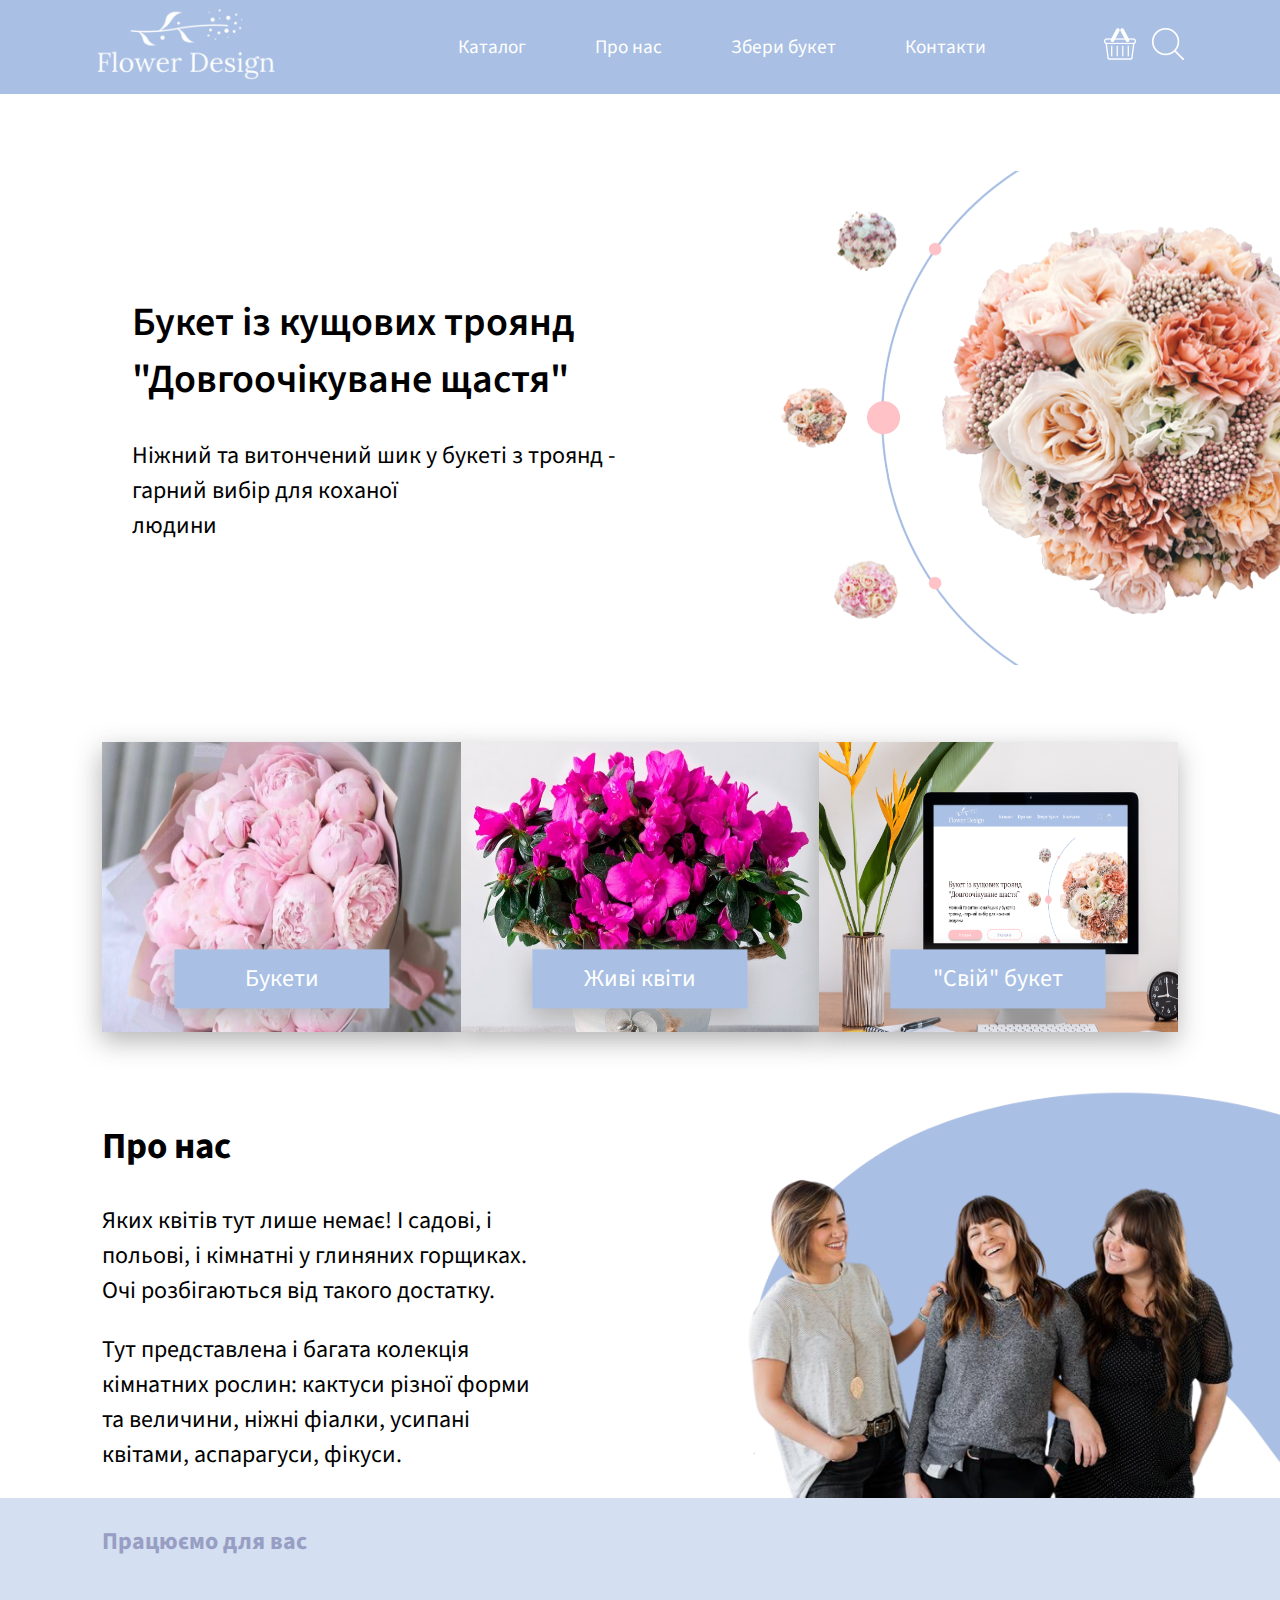
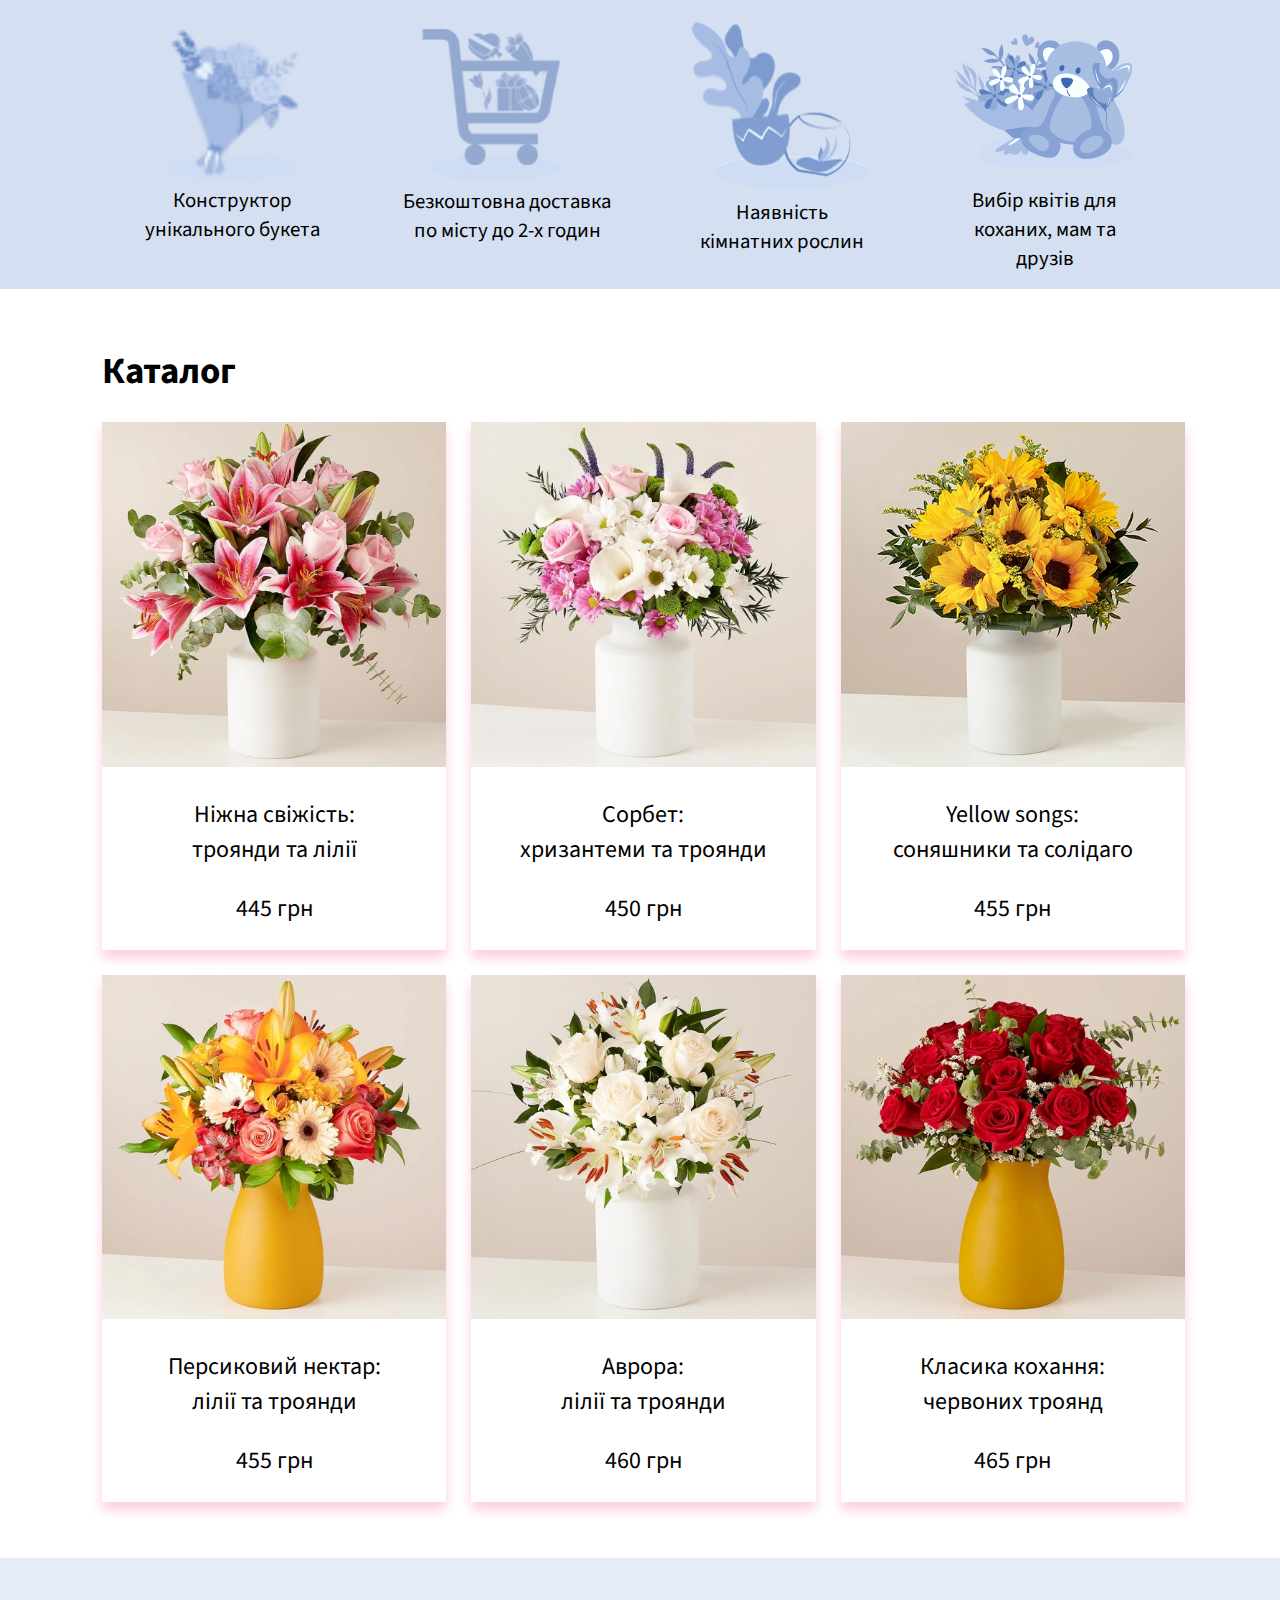
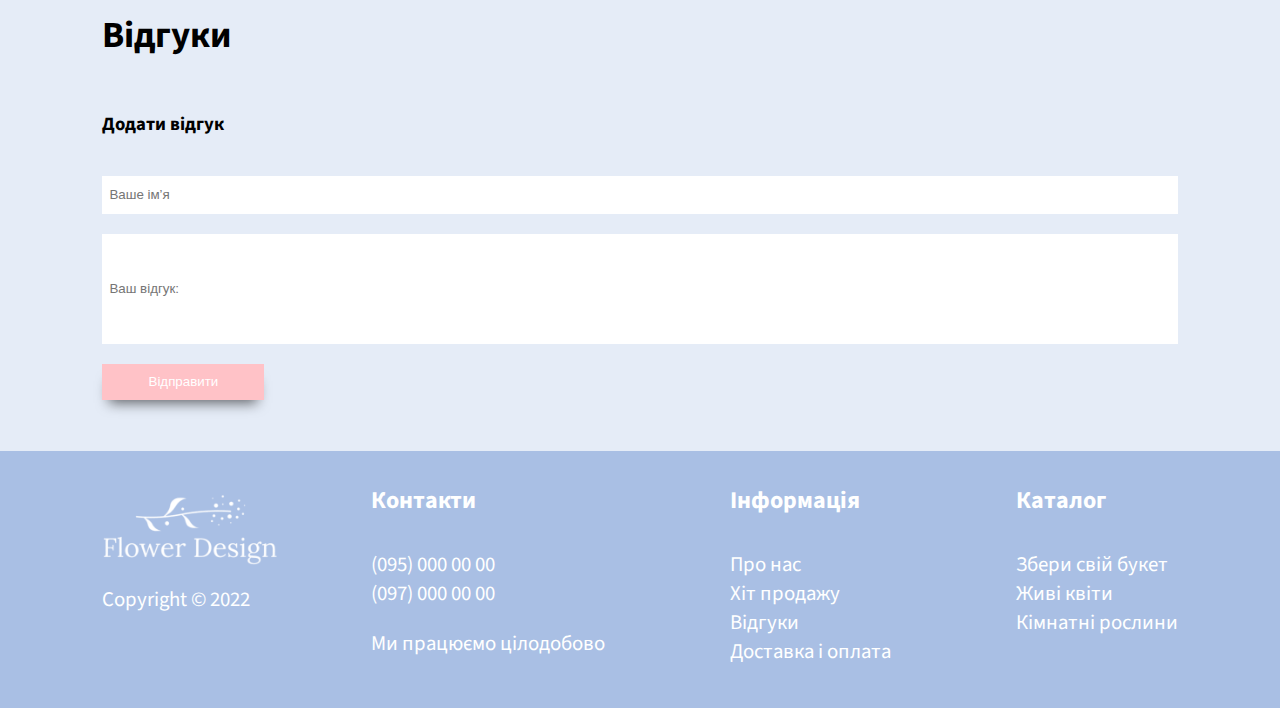
==== index.html @ 87ccffa2 "end" ====
<!DOCTYPE html>
<html lang="en">
<head>
	<meta charset="UTF-8">
	<meta name="viewport" content="width=device-width, initial-scale=1.0">
	<link rel="stylesheet" type="text/css" href="styles/styles.css">
	<script src="https://ajax.googleapis.com/ajax/libs/jquery/3.3.1/jquery.min.js"></script>
	<title>Flower Design</title>
</head>
<body>
	<div class="container">
		<header>
			<nav >
				<div class="nav">
					<div class="logo">
						<a href="#"><img src="images/logo.png"></a>
					</div>
					<div class="navigation_bar" id="navbar">
						<div class="burger" onclick="toggleMobileMenu()">
					      <div class="burger__bar"></div>
					      <div class="burger__bar"></div> 
					      <div class="burger__bar"></div>
					    </div>
						<a class="a_1" href="#main_4_catalog">Каталог</a>
						<a class="a_2" href="#main_2">Про нас</a>
						<a class="a_3" href="#">Збери букет</a>
						<a class="a_4" href="#footer_info">Контакти</a>
					</div>
					<div class="basket_search">
						<a href=""><img src="images/basket.png"></a>
						<a href=""><img src="images/lupa.png"></a>
					</div>
				</div>
			</nav>
		</header>
		<main>
			<section class="main_1">
				<article class="article_title">
					<h1>Букет із кущових троянд 
					<br>"Довгоочікуване щастя"</h1>
					<p>Ніжний та витончений шик у букеті з троянд - <br>гарний вибір для коханої <br>людини</p>
				</article>
				<div>
					<img class="img_title" src="images/bg_web-no-background.png">
					<img class="img_title_mob" src="images/bg_mob-no-background.png">
				</div>
			</section>
			<section class="section_catalog">
				<div class="catalog_1">
					<img width="60px" src="images/bouquets.jpg">
					<button>Букети</button>
				</div>
				<div class="catalog_2">
					<img width="60px" src="images/natural_flowers.jpg">
					<button>Живі квіти</button>
				</div>
				<div class="catalog_3">
					<img width="60px" src="images/own_bouquet.png">
					<button>"Свій" букет</button>
				</div>
			</section>
			<section class="main_2">
				<article class="article_intro">
					<h2>Про нас</h2>
					<p>Яких квітів тут лише немає! І садові, і польові, і кімнатні у глиняних горщиках. Очі розбігаються від такого достатку.</p>
					<p>Тут представлена і багата колекція кімнатних рослин: кактуси різної форми та величини, ніжні фіалки, усипані квітами, аспарагуси, фікуси.</p>
				</article>
				<aside class="aside_intro">
					<img class="img1_intro" width="100px" src="images/abstract_background.png">
					<img class="img2_intro" width="60px" src="images/women.png">
				</aside>
			</section>
			<section class="main_3">
				<h3>Працюємо для вас</h3>
				<div class="work_for_you">
					<figure class="main_3_figure">
						<img src="images/constructor.png">
						<figcaption>Конструктор унікального букета</figcaption>
					</figure>
					<figure class="main_3_figure">
						<img src="images/delivery.png">
						<figcaption>Безкоштовна доставка по місту до 2-х годин</figcaption>
					</figure>
					<figure class="main_3_figure">
						<img src="images/indoor.png">
						<figcaption>Наявність кімнатних рослин</figcaption>
					</figure> 
					<figure class="main_3_figure">
						<img src="images/for_loved_ones.png">
						<figcaption>Вибір квітів для коханих, мам та друзів</figcaption>
					</figure>
				</div>
			</section>
			<section class="main_4"> 
				<h2>Каталог</h2>
				<div class="main_4_catalog" id="main_4_catalog">
					<article>
						<img src="images/bouquet_cart1.png">
						<section>
							<p>Ніжна свіжість: <br>троянди та лілії</p>
							<p>445 грн</p>
						</section>
					</article>
					<article>
						<img src="images/bouquet_cart2.png">
						<section>
							<p>Сорбет: <br>хризантеми та троянди</p>
							<p>450 грн</p>
						</section>
					</article> 
					<article>
						<img src="images/bouquet_cart3.png">
						<section>
							<p>Yellow songs: <br>соняшники та солідаго</p>
							<p>455 грн</p>
						</section>
					</article>
					<article>
						<img src="images/bouquet_cart4.png">
						<section>
							<p>Персиковий нектар: <br>лілії та троянди</p>
							<p>455 грн</p>
						</section>
					</article>
					<article>
						<img src="images/bouquet_cart5.png">
						<section>
							<p>Аврора: <br>лілії та троянди</p>
							<p>460 грн</p>
						</section>
					</article>
					<article>
						<img src="images/bouquet_cart6.png">
						<section>
							<p>Класика кохання: <br>червоних троянд</p>
							<p>465 грн</p>
						</section>
					</article>
				</div>
			</section>
			<section class="main_5">
				<h2>Відгуки</h2>
				<div class="responses">
					
				
					
				</div>
				<form class="form_response">
					<h3>Додати відгук</h3>
					<input class="input_1" type="text" name="name" placeholder="Ваше імʼя">
					<input class="input_2" type="text" name="response" placeholder="Ваш відгук:">
					<input class="input_3" type="submit" name="submit" value="Відправити">
				</form>
			</section>
		</main>
		<footer>
			<div class="footer_logo">
				<img src="images/logo.png">
				<p>Copyright &#169 2022</p>
			</div>
			<div class="footer_info" id="footer_info">
				<article>
					<h4>Контакти</h4>
					<a href="tel:095-000-00-00">(095) 000 00 00</a>
					<a href="tel:097-000-00-00">(097) 000 00 00</a>
					<p>Ми працюємо цілодобово</p>
				</article>
				<article>
					<h4>Інформація</h4>
					<a href="">Про нас</a>
					<a href="">Хіт продажу</a>
					<a href="">Відгуки</a>
					<a href="">Доставка і оплата</a>
				</article>
				<article>
					<h4>Каталог</h4>
					<a href="">Збери свій букет</a>
					<a href="">Живі квіти</a>
					<a href="">Кімнатні рослини</a>
				</article>
			</div>
		</footer>
	</div>
	<script>
	$(document).ready(function(){
	  $("a").on('click', function(event) {
	    if (this.hash !== "") {
	      event.preventDefault();
	      var hash = this.hash;
	      $('html, body').animate({
	        scrollTop: $(hash).offset().top
	      }, 700, function(){
	        window.location.hash = hash;
	      });
	    }
	  });
	});
	</script>
	<script type="text/javascript">
    const nav = document.getElementById('navbar'); 

    function toggleMobileMenu() {
      nav.classList.toggle('open');
    }
  </script>
</body>
</html>
---- styles/styles.css ----
@import url('https://fonts.googleapis.com/css2?family=Source+Sans+Pro:wght@300;400;600&display=swap');

body {
	margin: 0;
  padding: 0;
  font-family: 'Source Sans Pro', sans-serif;
  min-width: 1066px;
}

html {
  scroll-behavior: smooth;
}

html, body {
  height: 100%;
  width: 100%;
}

.nav {
  display: inline-flex;
  justify-content: space-between;
  width: 100%;
  background-color: #A9BFE4;
  padding-top: 8px;
	padding-bottom: 8px;
}

.logo, .basket_search {

	padding-right: 6rem;
	padding-left: 6rem;
  min-height: 20px;
  min-width: 20px;
}

.logo img {
	height: 4.5rem;
}

.navigation_bar {
	display: flex;
	align-items: center;
  justify-content: space-around;
  flex-grow: 1;
  min-height: 20px;
  min-width: 50px;
  margin-left: 2rem;
  margin-right: 2rem;
}

.navigation_bar a {
	margin-right: 2rem;
	padding-top: 5px;
	padding-bottom: 5px;
	font-size: 1.2rem;
	text-decoration: none;
	color: #fff;
	font-weight: 400;
}

.navigation_bar a:hover {
	border-bottom: 1px solid #fff;
}

.basket_search {
	display: flex;
  align-items: center;
  justify-content: flex-end;
  flex-basis: 0;
  min-height: 20px;
}

.basket_search img {
	height: 2rem;
	margin-left: 1rem;
}

.main_1 {
	display: flex;
 	justify-content: space-between;
  background-repeat: no-repeat;
}

.img_title {
	padding-top: 50px;
  padding-bottom: 50px;
}

.main_1 .img_title_mob {
	display: none;
}

.main_1 div {
	display: flex;
  align-items: center;
  align-content: center;
  padding-top: 3vh;
  padding-bottom: 3vh;
}

.article_title {
	width: 50%;
	height: max-content;
	margin: auto;
	display: block;
	position: relative;
	margin-left: 8%;
	margin-right: 8%;
}

h1 {
	text-align: left;
	font-size: 2.5rem;
	margin: 30px;
	font-weight: 600;
}

.article_title p {
	font-size: 1.5rem;
	margin: 30px;
}

.section_catalog {
	width: 100%;
  display: inline-flex;
	justify-content: center;
	margin: 0 0 4% 0;
}

.section_catalog div {
	position: relative;
  width: 28%;
}

.section_catalog button {
	position: absolute;
  top: 80%;
  left: 50%;
  transform: translate(-50%, -50%);
  -ms-transform: translate(-50%, -50%);
  background-color: #A9BFE4;
  color: white;
  font-family: 'Source Sans Pro', sans-serif;
  font-size: 1.5rem;
  border: none;
  cursor: pointer;
  width: 60%;
  height: 20%;
  -webkit-box-shadow: -1px 9px 25px 0px rgba(174,174,174,0.93); 
	box-shadow: -1px 9px 25px 0px rgba(174,174,174,0.93);
}

.section_catalog button:hover {
	width: 70%;
	height: 25%;
	font-size: 1.7rem;
	transition-duration: 0.6s;
}

.form_catalog {
	margin-left: 8%;
	margin-right: 8%;
}

.section_catalog img {
	width: 100%;
	height: 290px;
	-webkit-box-shadow: -1px 9px 25px 0px rgba(174,174,174,0.93); 
	box-shadow: -1px 9px 25px 0px rgba(174,174,174,0.93);
}

.main_2 {

	display: inline-flex;
	align-items: flex-start;
	width: 100%;
}

.article_intro {
	width: 55%;
	margin-left: 8%;

}

h2 {
	font-size: 2.3rem;
}

.article_intro p {
	width: 70%;
	font-size: 1.5rem;
}

.img1_intro {
	width: 100%;
	margin-left: 20%;
}

.img2_intro {
	position: absolute;
  width: 45%;
  display: flex;
  justify-content: flex-start;
}

.aside_intro {
	display: flex;
  align-items: flex-end;
  width: 45%;
  justify-content: flex-end;
   
}

.main_3 {
	background-color: rgba(169, 191, 228, .5);
	width: 100%;
	height: fit-content;
}

.main_3 h3 {
	margin: 0;
	margin-left: 8%;
	padding-top: 2%;
	font-size: 1.5rem;
	color: #989EC3;
}

.work_for_you {
	display: flex;
  flex-direction: row;
  flex-wrap: nowrap;
  align-content: center;
  justify-content: space-evenly;
  align-items: center;
  margin: 2% 8% 2% 8%;
}


.main_3_figure figcaption {
	grid-area: caption;
	text-align: center;
	font-size: 1.3rem;
}

.work_for_you img {
	grid-area: img;
	width: 20vh;
}


.main_4 {
	margin-left: 8%;
	margin-right: 8%;	
	margin-bottom: 3.5rem;
	margin-top: 2rem;
}

.main_4 h2 {
	padding-bottom: 1.5rem;
	padding-top: 1.5rem;
	margin: 0;
}


.main_4_catalog {
	display: grid;
	grid-template-columns: repeat(3, 32%);
	grid-gap: 25px;
	justify-content: space-between;
  align-items: center;  
}

.main_4_catalog article {
	-webkit-box-shadow: 0px 8px 11px 0px #FFCEDF; 
	box-shadow: 0px 8px 11px 0px #FFCEDF;
}

.main_4_catalog article:hover {
	-webkit-box-shadow: 0px 10px 13px -7px #00000096, 50px 35px 50px 13px rgba(212,212,212,0); 
	box-shadow: 0px 10px 13px -7px #00000096, 50px 35px 50px 13px rgba(212,212,212,0);
	transform: scale(1.05);
	transition: 0.6s;
}


.main_4_catalog img {
	width: 100%;
}

.main_4_catalog p {
	text-align: center;
	font-size: 1.5rem;
}


.main_5 {
	background-color: rgba(169, 191, 228, .3);
	padding: 4% 8% 4% 8%;
}

.main_5 h2 {
	margin-top: 0;
}


.form_response {
	display: grid;
	grid-row-gap: 20px;
}

input[type="text"] {
	border: none;
}

input::placeholder {
	padding-left: 5px;
}

.input_1 {
	height: 4vh;
}

.input_2 {
	height: 12vh;
}

.input_3 {
	height: 4vh;
	width: 18vh;
	text-align: center;
	background-color: #FFC2C7;
	color: #fff;
	border:  none;
	-webkit-box-shadow: 0px 10px 13px -7px #00000096, 50px 35px 50px 13px rgba(212,212,212,0); 
	box-shadow: 0px 10px 13px -7px #00000096, 50px 35px 50px 13px rgba(212,212,212,0);
}

footer {
	display: grid;
	grid-template-columns: 1fr 3fr;
	background-color: #A9BFE4;
	padding-left: 8%;
	padding-right: 8%;
	padding-bottom: 30px;
	color: #fff;
	font-size: 1.3rem;
}

.footer_logo {
	display: inline-grid;
  align-content: center;
}

.footer_logo img {
	width: 65%;
}

.footer_info {
	display: flex;
	justify-content: space-between;
}

h4 {
	font-size: 1.5rem;
}

.footer_info a {
	display: block;
	font-size: 1.3rem;
	color: #fff;
	text-decoration: none;
}




@media (max-width: 768px) {
	.navigation_bar a {
        display: none;
    }

    .navigation_bar.open a {
        display: inline-block;
        width: 100%;
        padding: 0;
    }

    .navigation_bar {
        padding: 16px;
        flex-direction: column;
        align-items: flex-start;
        height: fit-content;
    }

    .burger {
        display: inline-block;
    }

    .main_1 div .img_title {
    	display: none;
    }

    .main_1 .img_title_mob {
    	display: flex;
    	width: 100%;
    }

    .main_1 {

    display: flex;
    justify-content: center;
    flex-direction: column-reverse;
    align-items: center;
    }
}
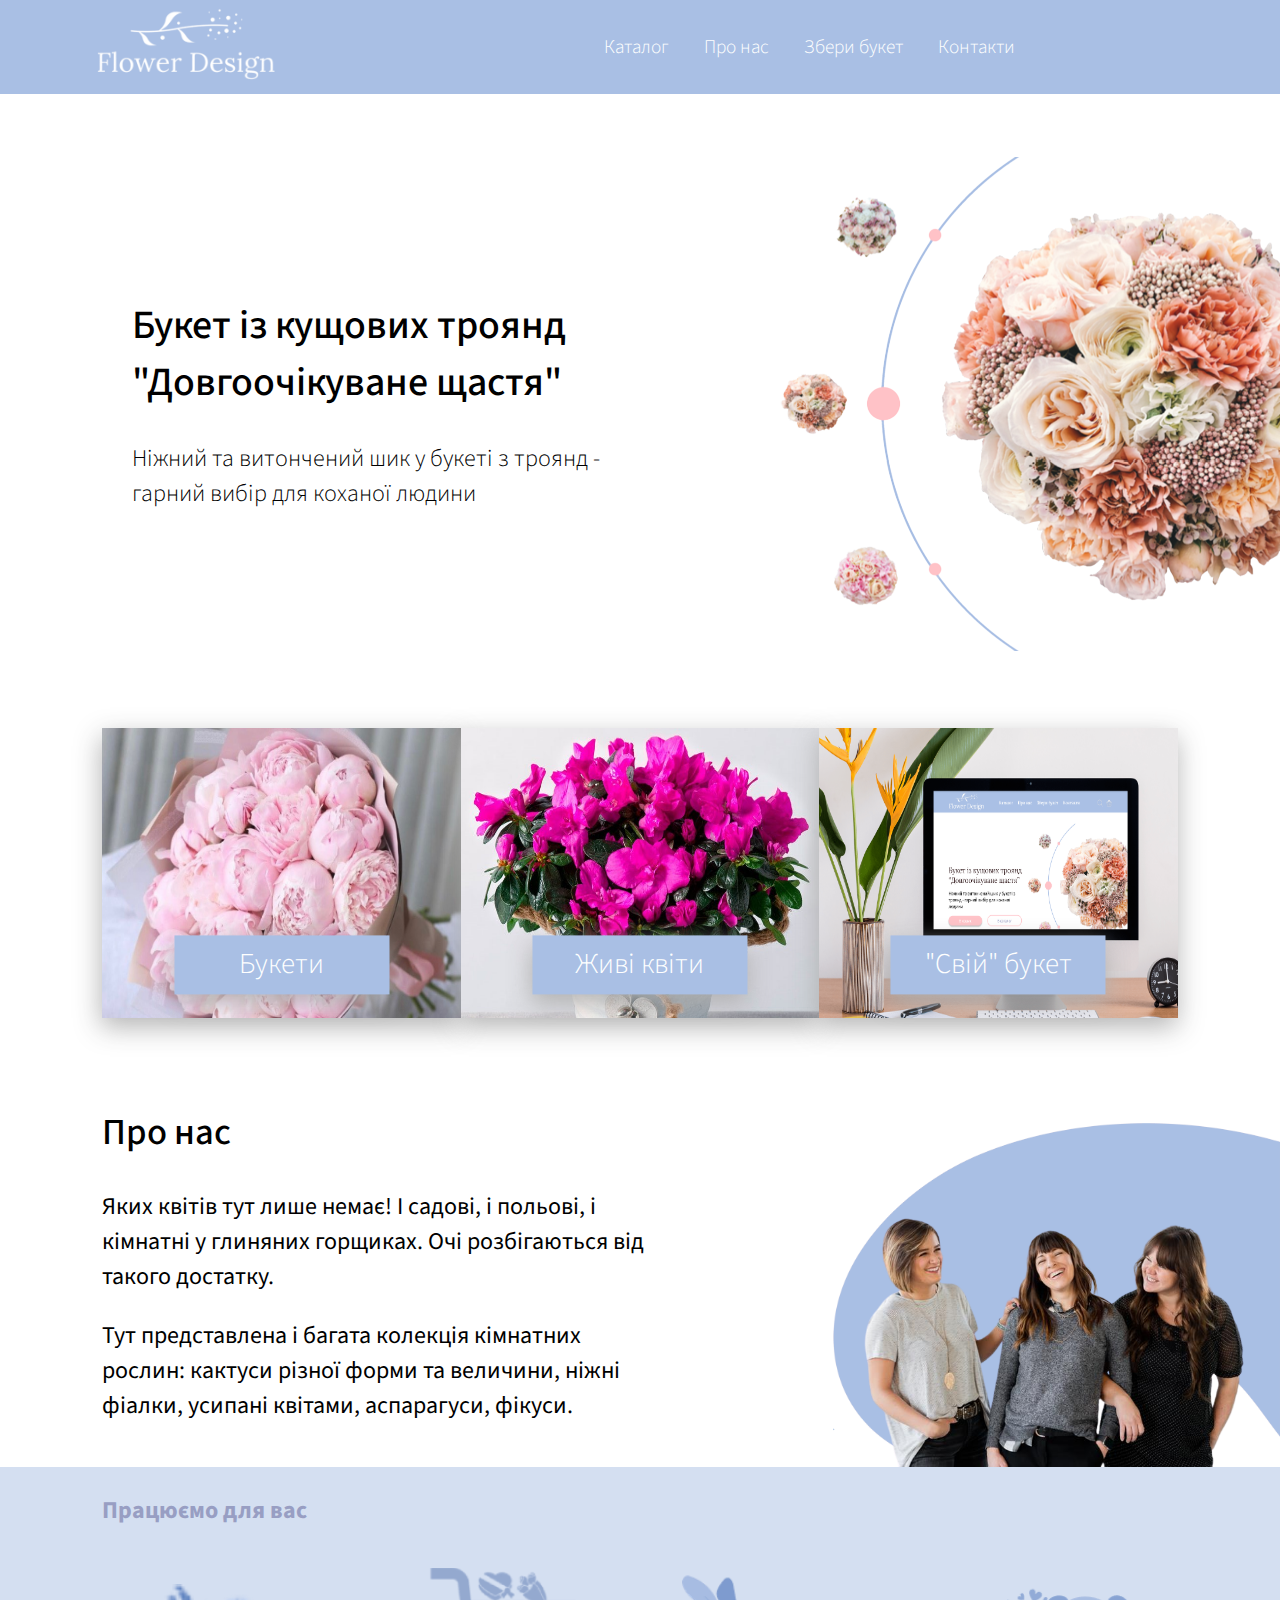
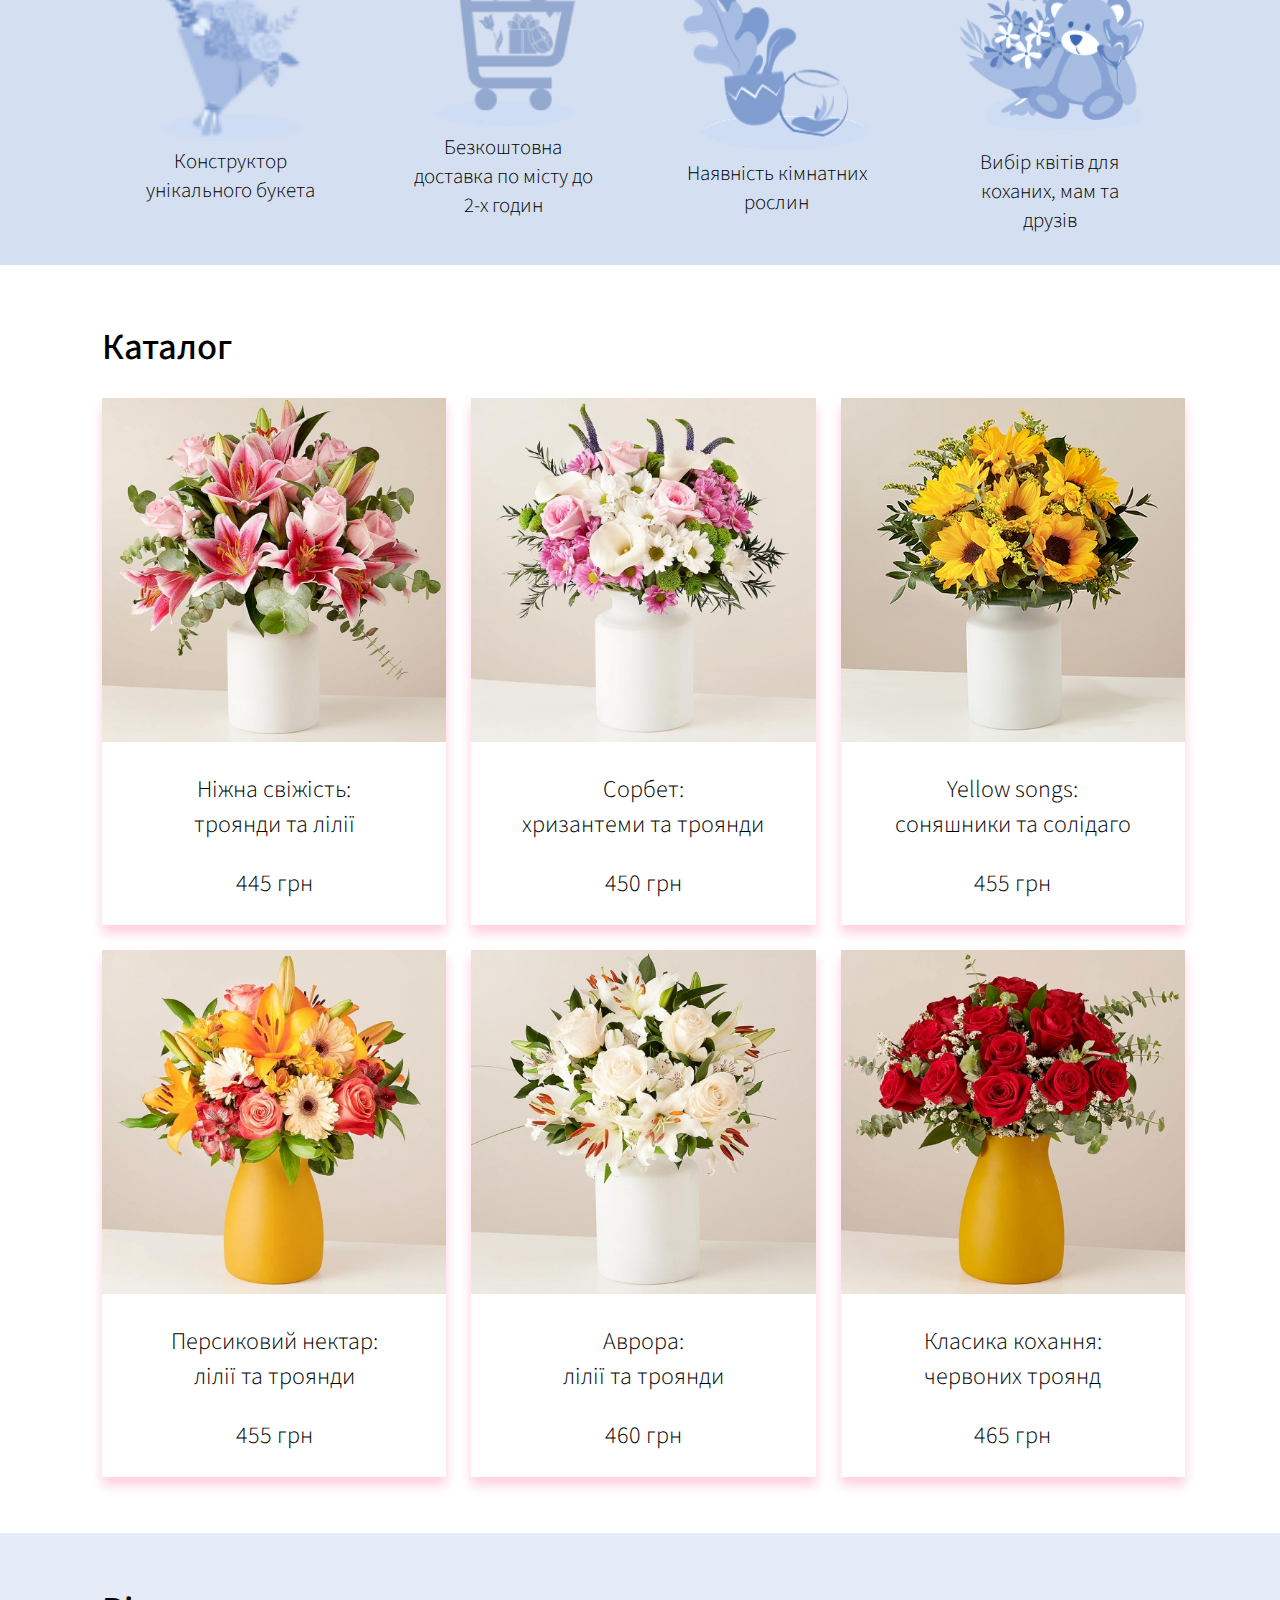
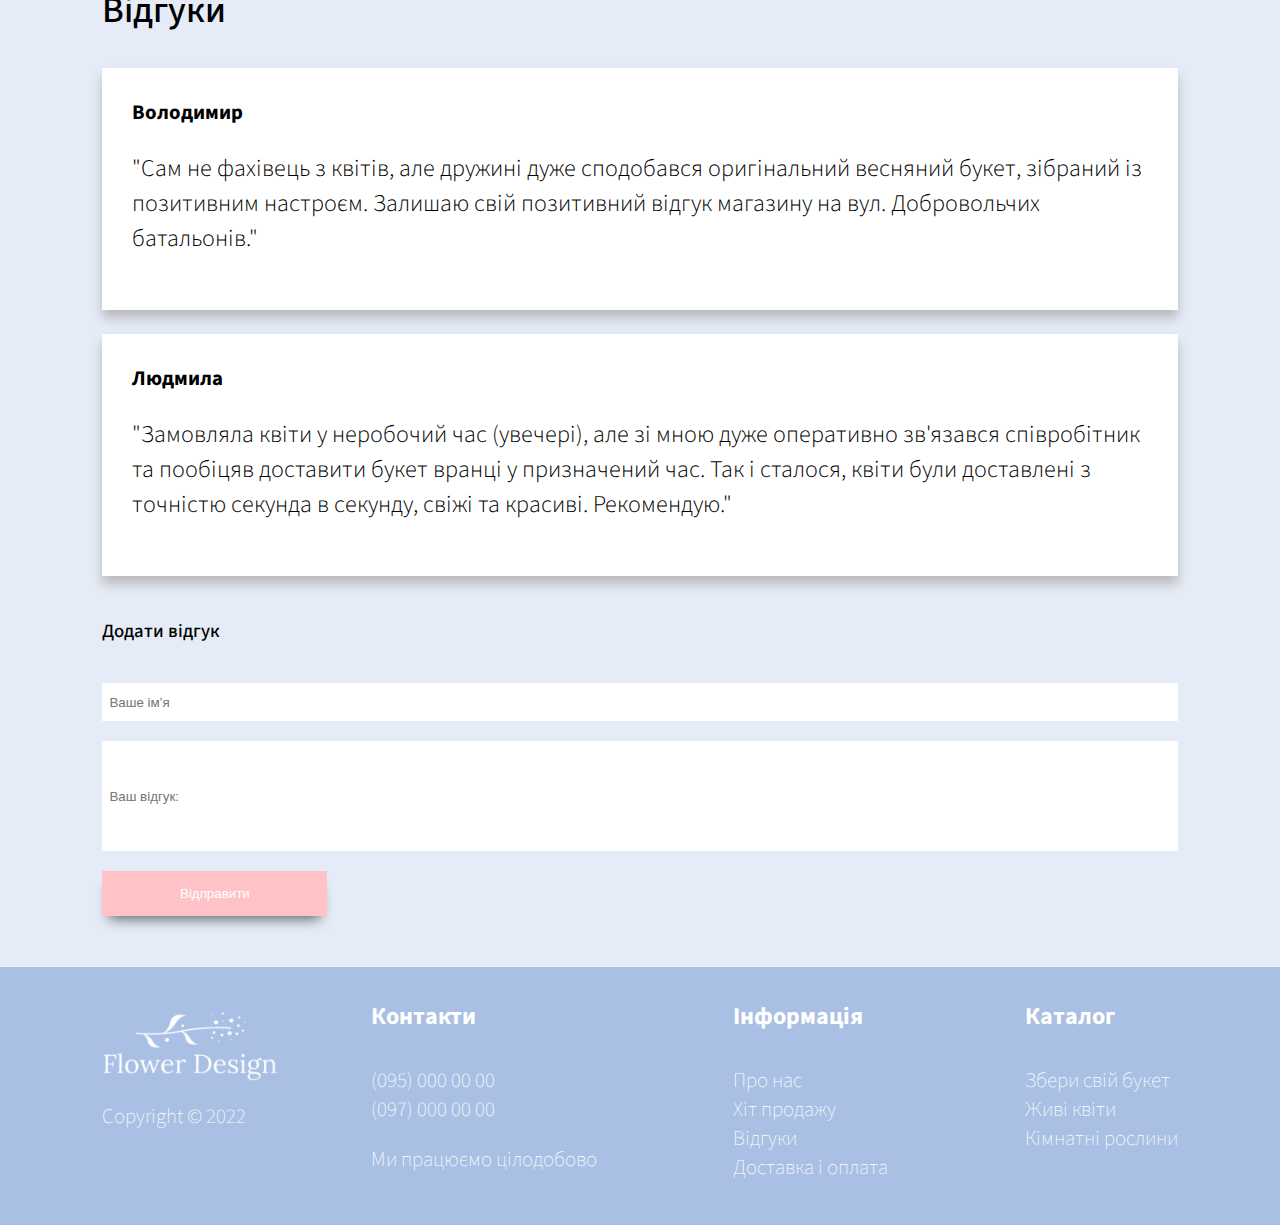
==== commit 9096caee: "changed" ====
--- a/index.html
+++ b/index.html
@@ -15,20 +15,22 @@
 					<div class="logo">
 						<a href="#"><img src="images/logo.png"></a>
 					</div>
-					<div class="navigation_bar" id="navbar">
+					<div class="navigation_bar" id="navigation_bar">
 						<div class="burger" onclick="toggleMobileMenu()">
-					      <div class="burger__bar"></div>
-					      <div class="burger__bar"></div> 
-					      <div class="burger__bar"></div>
-					    </div>
-						<a class="a_1" href="#main_4_catalog">Каталог</a>
-						<a class="a_2" href="#main_2">Про нас</a>
-						<a class="a_3" href="#">Збери букет</a>
-						<a class="a_4" href="#footer_info">Контакти</a>
-					</div>
-					<div class="basket_search">
-						<a href=""><img src="images/basket.png"></a>
-						<a href=""><img src="images/lupa.png"></a>
+					    <div class="burger__bar"></div>
+					  </div>
+					  <div class="navbar_desk">
+						  <div class="navbar_links">
+								<a class="a_1" href="#main_4_catalog">Каталог</a>
+								<a class="a_2" href="#main_2">Про нас</a>
+								<a class="a_3" href="#">Збери букет</a>
+								<a class="a_4" href="#footer_info">Контакти</a>
+							</div>
+							<!-- <div class="basket_search">
+								<a href=""><img src="images/basket.png"></a>
+								<a href=""><img src="images/lupa.png"></a>
+							</div> -->
+						</div>
 					</div>
 				</div>
 			</nav>
@@ -38,7 +40,7 @@
 				<article class="article_title">
 					<h1>Букет із кущових троянд 
 					<br>"Довгоочікуване щастя"</h1>
-					<p>Ніжний та витончений шик у букеті з троянд - <br>гарний вибір для коханої <br>людини</p>
+					<p>Ніжний та витончений шик у букеті з троянд - гарний вибір для коханої людини</p>
 				</article>
 				<div>
 					<img class="img_title" src="images/bg_web-no-background.png">
@@ -59,7 +61,7 @@
 					<button>"Свій" букет</button>
 				</div>
 			</section>
-			<section class="main_2">
+			<section class="main_2" id="main_2">
 				<article class="article_intro">
 					<h2>Про нас</h2>
 					<p>Яких квітів тут лише немає! І садові, і польові, і кімнатні у глиняних горщиках. Очі розбігаються від такого достатку.</p>
@@ -141,9 +143,14 @@
 			<section class="main_5">
 				<h2>Відгуки</h2>
 				<div class="responses">
-					
-				
-					
+					<figure class="response_1">
+						<h5>Володимир</h5>
+						<p>"Сам не фахівець з квітів, але дружині дуже сподобався оригінальний весняний букет, зібраний із позитивним настроєм. Залишаю свій позитивний відгук магазину на вул. Добровольчих батальонів."</p>
+					</figure>
+					<figure class="response_2">
+						<h5>Людмила</h5>
+						<p>"Замовляла квіти у неробочий час (увечері), але зі мною дуже оперативно зв'язався співробітник та пообіцяв доставити букет вранці у призначений час. Так і сталося, квіти були доставлені з точністю секунда в секунду, свіжі та красиві. Рекомендую."</p>
+					</figure>
 				</div>
 				<form class="form_response">
 					<h3>Додати відгук</h3>
@@ -178,6 +185,12 @@
 					<a href="">Живі квіти</a>
 					<a href="">Кімнатні рослини</a>
 				</article>
+			</div>
+			<div class="footer_mob">
+				<p>Copyright &#169 2022</p>
+				<div>
+					<img src="images/logo.png">
+				</div>
 			</div>
 		</footer>
 	</div>
@@ -197,7 +210,7 @@
 	});
 	</script>
 	<script type="text/javascript">
-    const nav = document.getElementById('navbar'); 
+    const nav = document.getElementById('navigation_bar'); 
 
     function toggleMobileMenu() {
       nav.classList.toggle('open');
--- a/styles/styles.css
+++ b/styles/styles.css
@@ -18,27 +18,35 @@
 
 .nav {
   display: inline-flex;
+  position: fixed;
   justify-content: space-between;
   width: 100%;
   background-color: #A9BFE4;
   padding-top: 8px;
 	padding-bottom: 8px;
-}
+	z-index: 10000;
+}
+
 
 .logo, .basket_search {
-
+	position: relative;
 	padding-right: 6rem;
 	padding-left: 6rem;
   min-height: 20px;
   min-width: 20px;
 }
 
+.navbar_links {
+	width: 100%;
+}
+
 .logo img {
 	height: 4.5rem;
 }
 
 .navigation_bar {
 	display: flex;
+	position: relative;
 	align-items: center;
   justify-content: space-around;
   flex-grow: 1;
@@ -55,11 +63,12 @@
 	font-size: 1.2rem;
 	text-decoration: none;
 	color: #fff;
-	font-weight: 400;
+	font-weight: 300;
 }
 
 .navigation_bar a:hover {
 	border-bottom: 1px solid #fff;
+	font-weight: 400;
 }
 
 .basket_search {
@@ -79,6 +88,7 @@
 	display: flex;
  	justify-content: space-between;
   background-repeat: no-repeat;
+  padding-top: 80px;
 }
 
 .img_title {
@@ -88,6 +98,7 @@
 
 .main_1 .img_title_mob {
 	display: none;
+	width: 100%;
 }
 
 .main_1 div {
@@ -112,11 +123,12 @@
 	text-align: left;
 	font-size: 2.5rem;
 	margin: 30px;
-	font-weight: 600;
+	font-weight: 500;
 }
 
 .article_title p {
 	font-size: 1.5rem;
+	font-weight: 300;
 	margin: 30px;
 }
 
@@ -141,7 +153,8 @@
   background-color: #A9BFE4;
   color: white;
   font-family: 'Source Sans Pro', sans-serif;
-  font-size: 1.5rem;
+  font-size: 1.8rem;
+  font-weight: 300;
   border: none;
   cursor: pointer;
   width: 60%;
@@ -153,7 +166,7 @@
 .section_catalog button:hover {
 	width: 70%;
 	height: 25%;
-	font-size: 1.7rem;
+	font-size: 2.2rem;
 	transition-duration: 0.6s;
 }
 
@@ -170,45 +183,44 @@
 }
 
 .main_2 {
-
 	display: inline-flex;
-	align-items: flex-start;
 	width: 100%;
 }
 
 .article_intro {
 	width: 55%;
 	margin-left: 8%;
-
+	padding-bottom: 20px;
 }
 
 h2 {
 	font-size: 2.3rem;
+	font-weight: 500;
 }
 
 .article_intro p {
-	width: 70%;
+	width: 80%;
 	font-size: 1.5rem;
 }
 
 .img1_intro {
-	width: 100%;
-	margin-left: 20%;
+	z-index: 1;
 }
 
 .img2_intro {
-	position: absolute;
-  width: 45%;
-  display: flex;
-  justify-content: flex-start;
+  z-index: 3;
 }
 
 .aside_intro {
 	display: flex;
-  align-items: flex-end;
-  width: 45%;
+	align-items: flex-end;
   justify-content: flex-end;
-   
+  width: 40%; 
+}
+
+.aside_intro img {
+	position: absolute;
+	width: 450px;
 }
 
 .main_3 {
@@ -232,21 +244,26 @@
   align-content: center;
   justify-content: space-evenly;
   align-items: center;
-  margin: 2% 8% 2% 8%;
-}
-
+  margin: 2% 4% 2% 4%;
+  padding-bottom:  30px;
+}
+
+.work_for_you figure {
+	margin: 0;
+	width: 16%;
+}
 
 .main_3_figure figcaption {
 	grid-area: caption;
 	text-align: center;
 	font-size: 1.3rem;
+	font-weight: 300;
 }
 
 .work_for_you img {
 	grid-area: img;
-	width: 20vh;
-}
-
+	width: -webkit-fill-available;
+}
 
 .main_4 {
 	margin-left: 8%;
@@ -260,7 +277,6 @@
 	padding-top: 1.5rem;
 	margin: 0;
 }
-
 
 .main_4_catalog {
 	display: grid;
@@ -282,7 +298,6 @@
 	transition: 0.6s;
 }
 
-
 .main_4_catalog img {
 	width: 100%;
 }
@@ -290,8 +305,8 @@
 .main_4_catalog p {
 	text-align: center;
 	font-size: 1.5rem;
-}
-
+	font-weight: 300;
+}
 
 .main_5 {
 	background-color: rgba(169, 191, 228, .3);
@@ -302,18 +317,39 @@
 	margin-top: 0;
 }
 
-
 .form_response {
 	display: grid;
 	grid-row-gap: 20px;
 }
 
+.form_response h3 {
+	font-weight: 500;
+}
+
+.responses figure {
+	width: -webkit-fill-available;
+	margin-left: 0;
+	margin-right: 0;
+	padding: 30px;
+	background-color: white;
+	font-size: 1.5rem;
+  font-weight: 300;
+  -webkit-box-shadow: 0px 8px 11px 0px rgb(185, 185, 187); 
+	box-shadow: 0px 8px 11px 0px rgb(185, 185, 187);
+}
+
+h5 {
+	margin: 0;
+	font-size: 1.3rem;
+}
+
 input[type="text"] {
 	border: none;
 }
 
 input::placeholder {
 	padding-left: 5px;
+	font-weight: 300;
 }
 
 .input_1 {
@@ -325,8 +361,8 @@
 }
 
 .input_3 {
-	height: 4vh;
-	width: 18vh;
+	height: 5vh;
+	width: 25vh;
 	text-align: center;
 	background-color: #FFC2C7;
 	color: #fff;
@@ -344,6 +380,7 @@
 	padding-bottom: 30px;
 	color: #fff;
 	font-size: 1.3rem;
+	font-weight: 200;
 }
 
 .footer_logo {
@@ -371,50 +408,303 @@
 	text-decoration: none;
 }
 
+.burger {
+	display: none;
+}
+
+.burger__bar {
+	width: 50px;
+  height: 6px;
+	margin: 10px auto;
+	background-color: white;
+}
+
+.burger__bar::before, 
+.burger__bar::after {
+	content: '';
+	position: absolute;
+	width: 50px;
+	height: 6px;
+	background: #fff;
+	border-radius: 5px;
+	box-shadow: 0 2px 5px rgba(255, 101, 47, .2);
+	transition: all .5s ease-in-out;
+}
+
+.burger__bar::before {
+	transform: translateY(-16px);
+}
+
+.burger__bar::after {
+	transform: translateY(16px);
+}
+
+.navigation_bar.open .burger__bar::before {
+	transform: rotate(45deg) translate(35px, -35px);
+}
+
+.navigation_bar.open .burger__bar::after {
+	transform: rotate(-45deg) translate(35px, 35px);
+}
+
+.navigation_bar.open .burger__bar {
+	transform: translateX(-50px);
+	background:  transparent;
+	box-shadow: none;
+}
+
+
+.footer_mob {
+display: none;
+}
+
+.footer_mob div {
+width: 100%;
+}
+
+.footer_mob img {
+width: 30%;
+padding-left: 35%;
+padding-right: 35%;
+}
 
 
 
 @media (max-width: 768px) {
-	.navigation_bar a {
-        display: none;
-    }
-
-    .navigation_bar.open a {
-        display: inline-block;
-        width: 100%;
-        padding: 0;
-    }
-
-    .navigation_bar {
-        padding: 16px;
-        flex-direction: column;
-        align-items: flex-start;
-        height: fit-content;
-    }
-
-    .burger {
-        display: inline-block;
-    }
-
-    .main_1 div .img_title {
-    	display: none;
-    }
-
-    .main_1 .img_title_mob {
-    	display: flex;
-    	width: 100%;
-    }
-
-    .main_1 {
-
-    display: flex;
-    justify-content: center;
-    flex-direction: column-reverse;
-    align-items: center;
-    }
-}
-
-
-
-
-
+
+	.nav {
+		align-items: center;
+		position: fixed;
+  	flex-direction: row-reverse;
+  	padding-top: 13px;
+  	padding-bottom: 13px;
+	}
+
+  .burger {
+     display: inline-block;
+  }
+
+  .navigation_bar .navbar_desk,
+  .navigation_bar .basket_search {
+  	display: none;
+  }
+
+  .navigation_bar.open .navbar_desk,
+  .navigation_bar.open .basket_search {
+  	display: block;
+  	position: fixed;
+    transform: translateX(-32px) translateY(80px);
+  	width: 100%;
+  	padding: 0;
+  }
+
+  .navigation_bar {
+  	flex-direction: column;
+    align-items: flex-start;
+    height: fit-content;
+  }
+
+  .navbar_links {
+  	width:  100%;
+  	background-color: rgba(169, 191, 228, .8);
+  	position: fixed;
+  	display: flex;
+  	flex-direction: column;
+  	align-items: center;
+  }
+
+  .navigation_bar a {
+  	font-size: 2.8rem;
+  	padding: 30px 0 30px 0;
+  	margin: 0;
+  }
+
+  .logo {
+  	flex-grow: 1;
+  	padding-left: 1rem;
+  }
+
+  .logo img {
+  	height: 8rem;
+  	padding-top: 10px;
+	}
+
+  .main_1 {
+  	padding-top: 150px;
+  	/* width: 100%; */
+  }
+
+  .main_1 div {
+  	padding-top: 0px;
+  	width: 90%;
+  }
+
+  .main_1 div .img_title {
+  	display: none;
+  }
+
+  .main_1 .img_title_mob {
+  	display: flex;
+  }
+
+  .main_1 {
+	  justify-content: center;
+	  flex-direction: column-reverse;
+	  align-items: center;
+  }
+
+  h1 {
+  	font-size: 4.5rem;
+  	text-align: center;
+  }
+
+  .article_title {
+  	width: 90%;
+  	margin-top: 10rem;
+  	margin-bottom: 10rem;
+
+  }
+
+  .article_title p {
+  	text-align: center;
+  	font-size: 2.8rem;
+  	padding: 20px 10% 0 10%;
+  }
+
+  .section_catalog button {
+  	font-size: 1.4rem;
+  }
+
+  .section_catalog button:hover {
+  	font-size: 1.8rem;
+  }
+
+  .main_2 {
+  	flex-wrap: wrap;
+  }
+
+  .article_intro {
+  	width: 60%;
+  }
+
+	h2 {
+  	font-size: 3rem;
+  }
+
+  .article_intro p {
+  	font-size: 2rem;
+  }
+
+  .aside_intro {
+  	width: 100%;
+  }
+
+  .aside_intro img {
+  	width: 550px;
+  }
+
+  .img1_intro {
+  	width: 70%;
+  }
+
+  .img2_intro {
+  	width: 230%;
+  }
+
+  .section_catalog {
+  	flex-direction: column;
+  	align-items: center;
+  }
+
+  .section_catalog div {
+  	width: 80%;
+  }
+
+  .section_catalog img {
+  	height: auto;
+  }
+
+  .section_catalog button {
+  	top:  50%;
+  }
+
+  .main_3 {
+  	padding-top: 4%;
+  }
+
+  h3 {
+  	font-size: 2rem;
+  }
+
+  .work_for_you {
+  	flex-wrap: wrap;
+  	margin: 2% 0% 2% 0%;
+  	padding-bottom:  4%;
+  }
+
+  .work_for_you figure {
+  	width: 40%;
+  	display: flex;
+  	flex-wrap: wrap;
+  	justify-content: space-around;
+  }
+
+  .work_for_you img {
+  	width: 30vh;
+  }
+
+  .work_for_you figcaption {
+  	width: 75%;
+  }
+
+  .main_4 h2 { 
+  	padding-bottom: 7%;
+  	padding-top: 2%;
+  }
+
+  .main_4_catalog {
+  	grid-template-columns: repeat(2, 49%);
+  }
+
+  .main_5 {
+  	margin-top: 8%;
+  }
+
+  .input_1 {
+  	height: 14vh;
+  }
+
+  .input_2 {
+  	height: 30vh;
+  }
+
+  .input_3 {
+  	height: 15vh;
+  	width: 50vh;
+  	font-size: 30px;
+  	font-weight: 300;
+  }
+
+  input::placeholder {
+		font-size: 1.5rem;
+	}
+
+	.footer_logo {
+		display: none;
+	}
+
+	.footer_mob {
+		display:  flex;
+		flex-direction: column;
+	}
+
+	footer {
+		grid-template-columns: 1fr;
+	}
+	
+}
+
+
+
+
+
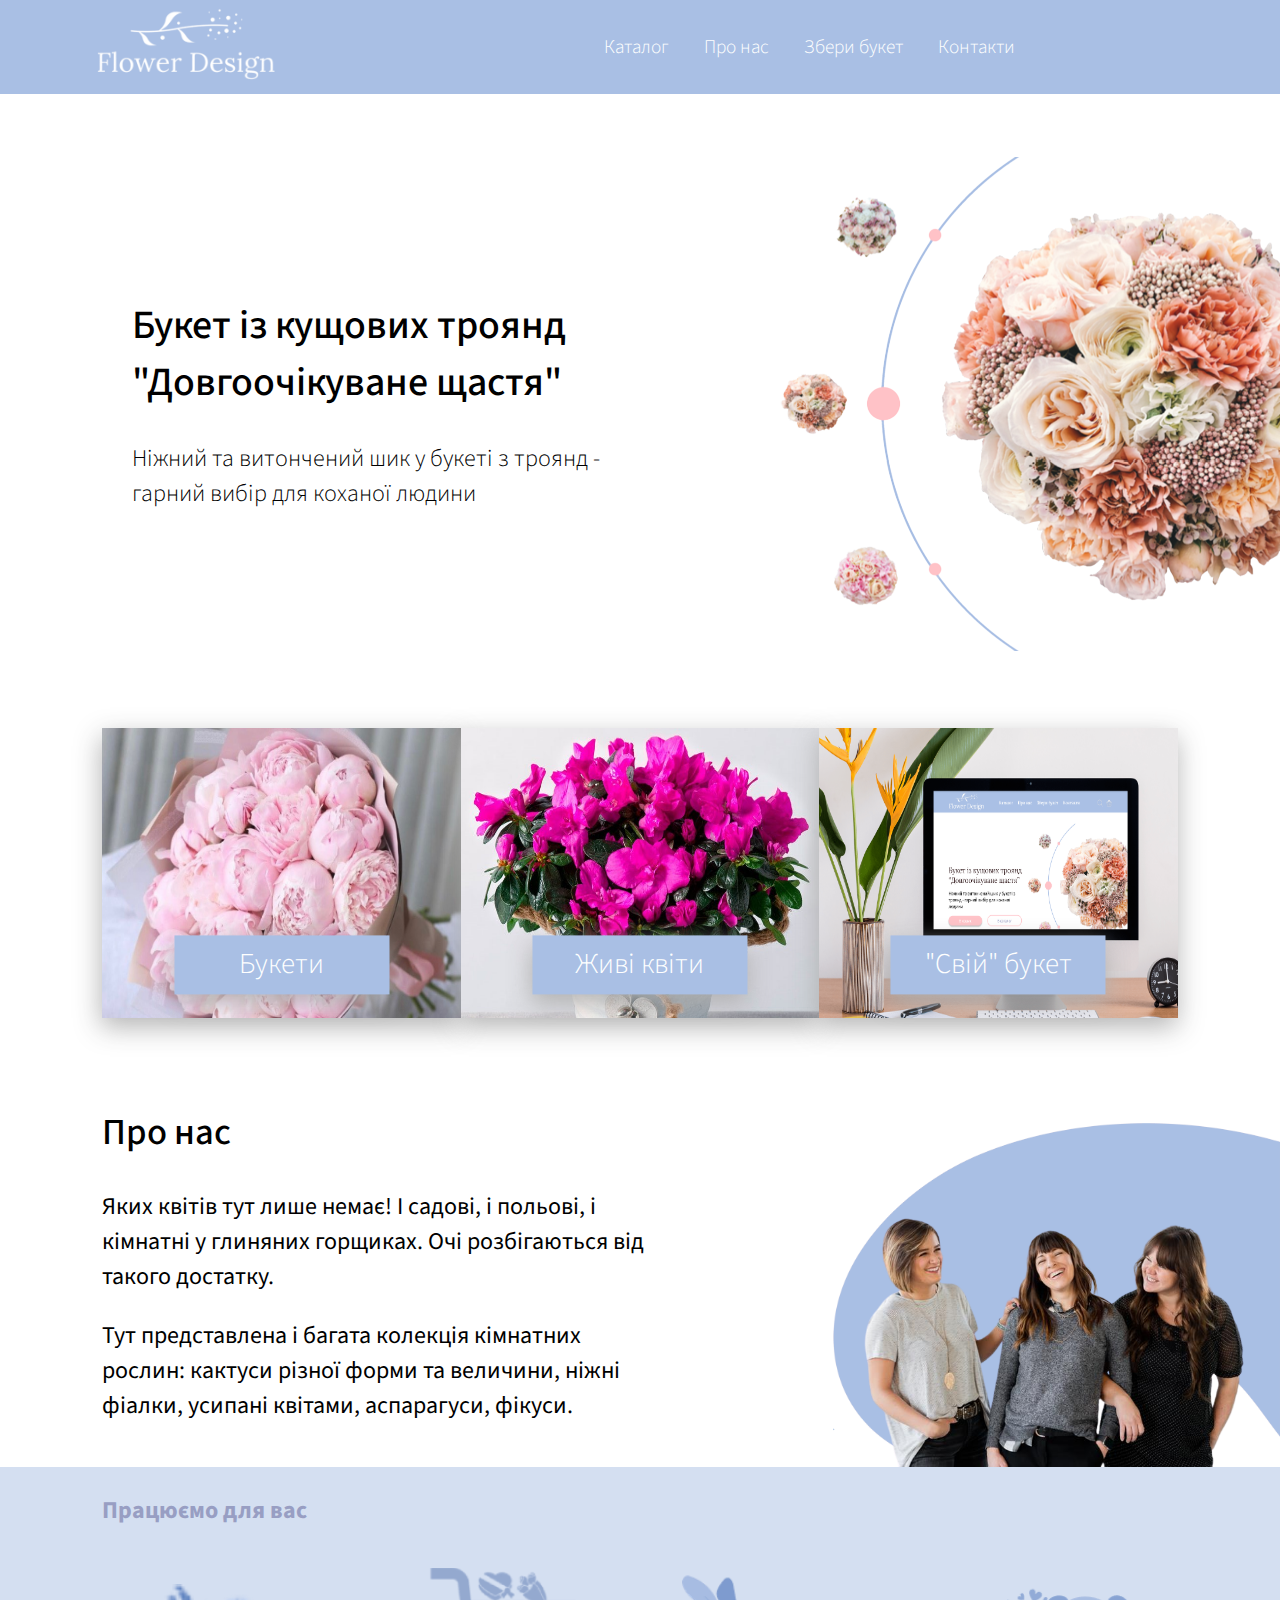
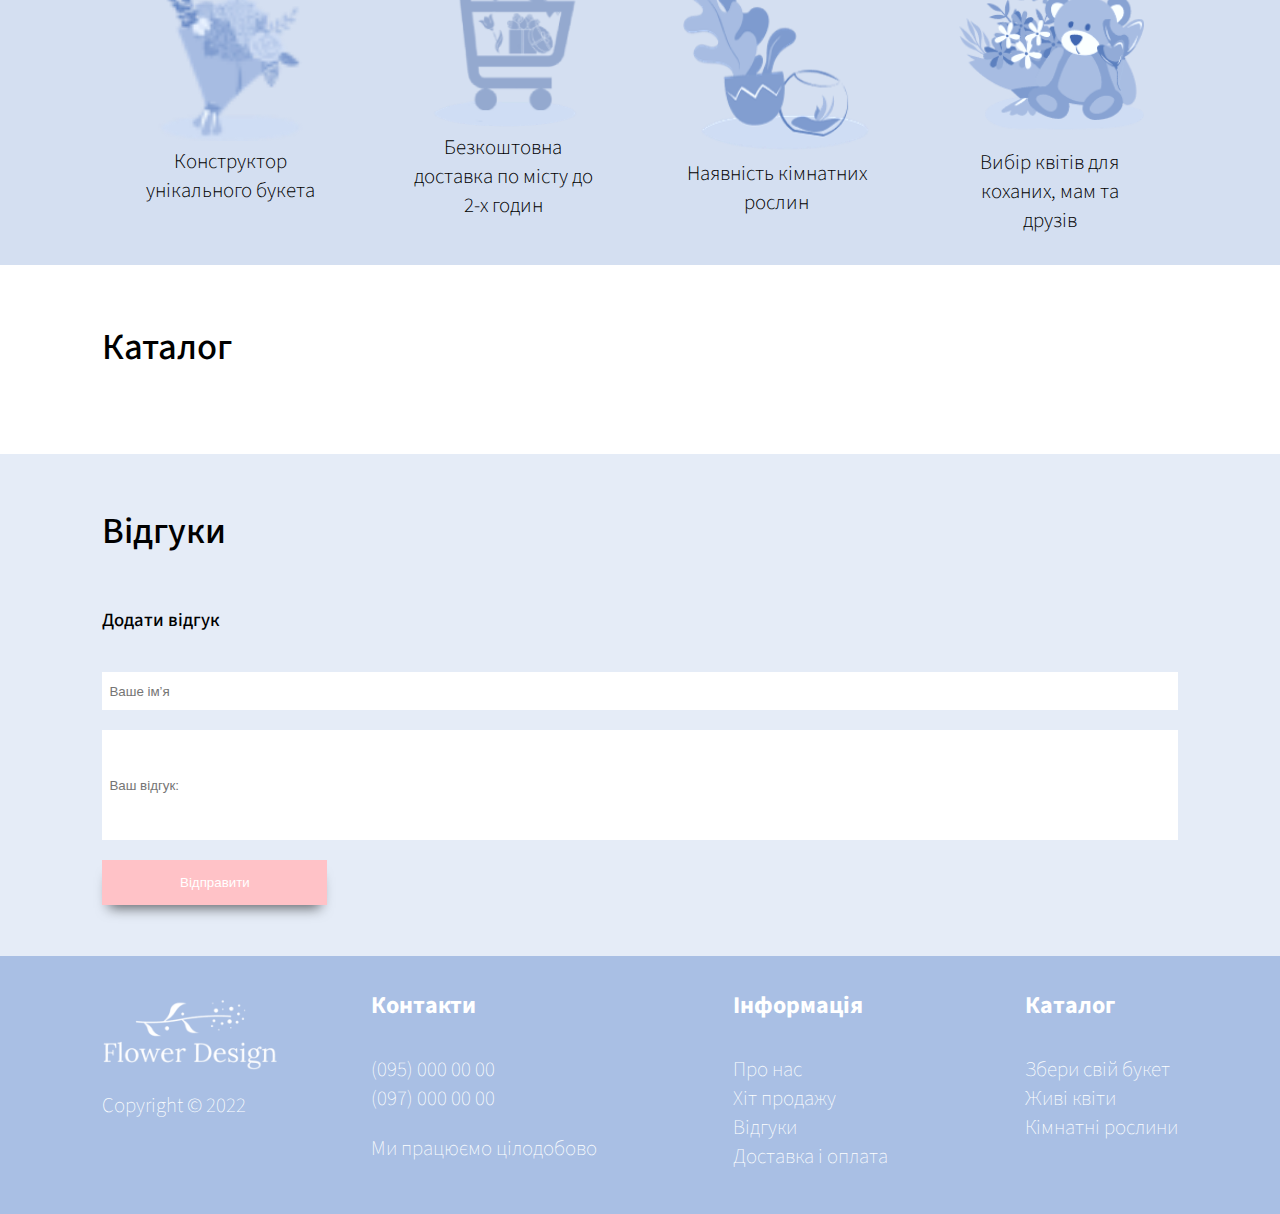
==== commit e8340cec: "js changes" ====
--- a/index.html
+++ b/index.html
@@ -4,6 +4,8 @@
 	<meta charset="UTF-8">
 	<meta name="viewport" content="width=device-width, initial-scale=1.0">
 	<link rel="stylesheet" type="text/css" href="styles/styles.css">
+	<script defer type="text/javascript" src="scripts/app.js"></script>
+	<!-- <script defer type="text/javascript" src="scripts/resp.js"></script> -->
 	<script src="https://ajax.googleapis.com/ajax/libs/jquery/3.3.1/jquery.min.js"></script>
 	<title>Flower Design</title>
 </head>
@@ -95,62 +97,12 @@
 			</section>
 			<section class="main_4"> 
 				<h2>Каталог</h2>
-				<div class="main_4_catalog" id="main_4_catalog">
-					<article>
-						<img src="images/bouquet_cart1.png">
-						<section>
-							<p>Ніжна свіжість: <br>троянди та лілії</p>
-							<p>445 грн</p>
-						</section>
-					</article>
-					<article>
-						<img src="images/bouquet_cart2.png">
-						<section>
-							<p>Сорбет: <br>хризантеми та троянди</p>
-							<p>450 грн</p>
-						</section>
-					</article> 
-					<article>
-						<img src="images/bouquet_cart3.png">
-						<section>
-							<p>Yellow songs: <br>соняшники та солідаго</p>
-							<p>455 грн</p>
-						</section>
-					</article>
-					<article>
-						<img src="images/bouquet_cart4.png">
-						<section>
-							<p>Персиковий нектар: <br>лілії та троянди</p>
-							<p>455 грн</p>
-						</section>
-					</article>
-					<article>
-						<img src="images/bouquet_cart5.png">
-						<section>
-							<p>Аврора: <br>лілії та троянди</p>
-							<p>460 грн</p>
-						</section>
-					</article>
-					<article>
-						<img src="images/bouquet_cart6.png">
-						<section>
-							<p>Класика кохання: <br>червоних троянд</p>
-							<p>465 грн</p>
-						</section>
-					</article>
-				</div>
+				<div class="content" id="content"></div>
 			</section>
 			<section class="main_5">
 				<h2>Відгуки</h2>
-				<div class="responses">
-					<figure class="response_1">
-						<h5>Володимир</h5>
-						<p>"Сам не фахівець з квітів, але дружині дуже сподобався оригінальний весняний букет, зібраний із позитивним настроєм. Залишаю свій позитивний відгук магазину на вул. Добровольчих батальонів."</p>
-					</figure>
-					<figure class="response_2">
-						<h5>Людмила</h5>
-						<p>"Замовляла квіти у неробочий час (увечері), але зі мною дуже оперативно зв'язався співробітник та пообіцяв доставити букет вранці у призначений час. Так і сталося, квіти були доставлені з точністю секунда в секунду, свіжі та красиві. Рекомендую."</p>
-					</figure>
+				<div class="responses" id="responses">
+					
 				</div>
 				<form class="form_response">
 					<h3>Додати відгук</h3>
--- a/styles/styles.css
+++ b/styles/styles.css
@@ -278,7 +278,7 @@
 	margin: 0;
 }
 
-.main_4_catalog {
+.content {
 	display: grid;
 	grid-template-columns: repeat(3, 32%);
 	grid-gap: 25px;
@@ -286,23 +286,23 @@
   align-items: center;  
 }
 
-.main_4_catalog article {
+.card {
 	-webkit-box-shadow: 0px 8px 11px 0px #FFCEDF; 
 	box-shadow: 0px 8px 11px 0px #FFCEDF;
 }
 
-.main_4_catalog article:hover {
+.card:hover {
 	-webkit-box-shadow: 0px 10px 13px -7px #00000096, 50px 35px 50px 13px rgba(212,212,212,0); 
 	box-shadow: 0px 10px 13px -7px #00000096, 50px 35px 50px 13px rgba(212,212,212,0);
 	transform: scale(1.05);
 	transition: 0.6s;
 }
 
-.main_4_catalog img {
+.content img {
 	width: 100%;
 }
 
-.main_4_catalog p {
+.content p {
 	text-align: center;
 	font-size: 1.5rem;
 	font-weight: 300;
